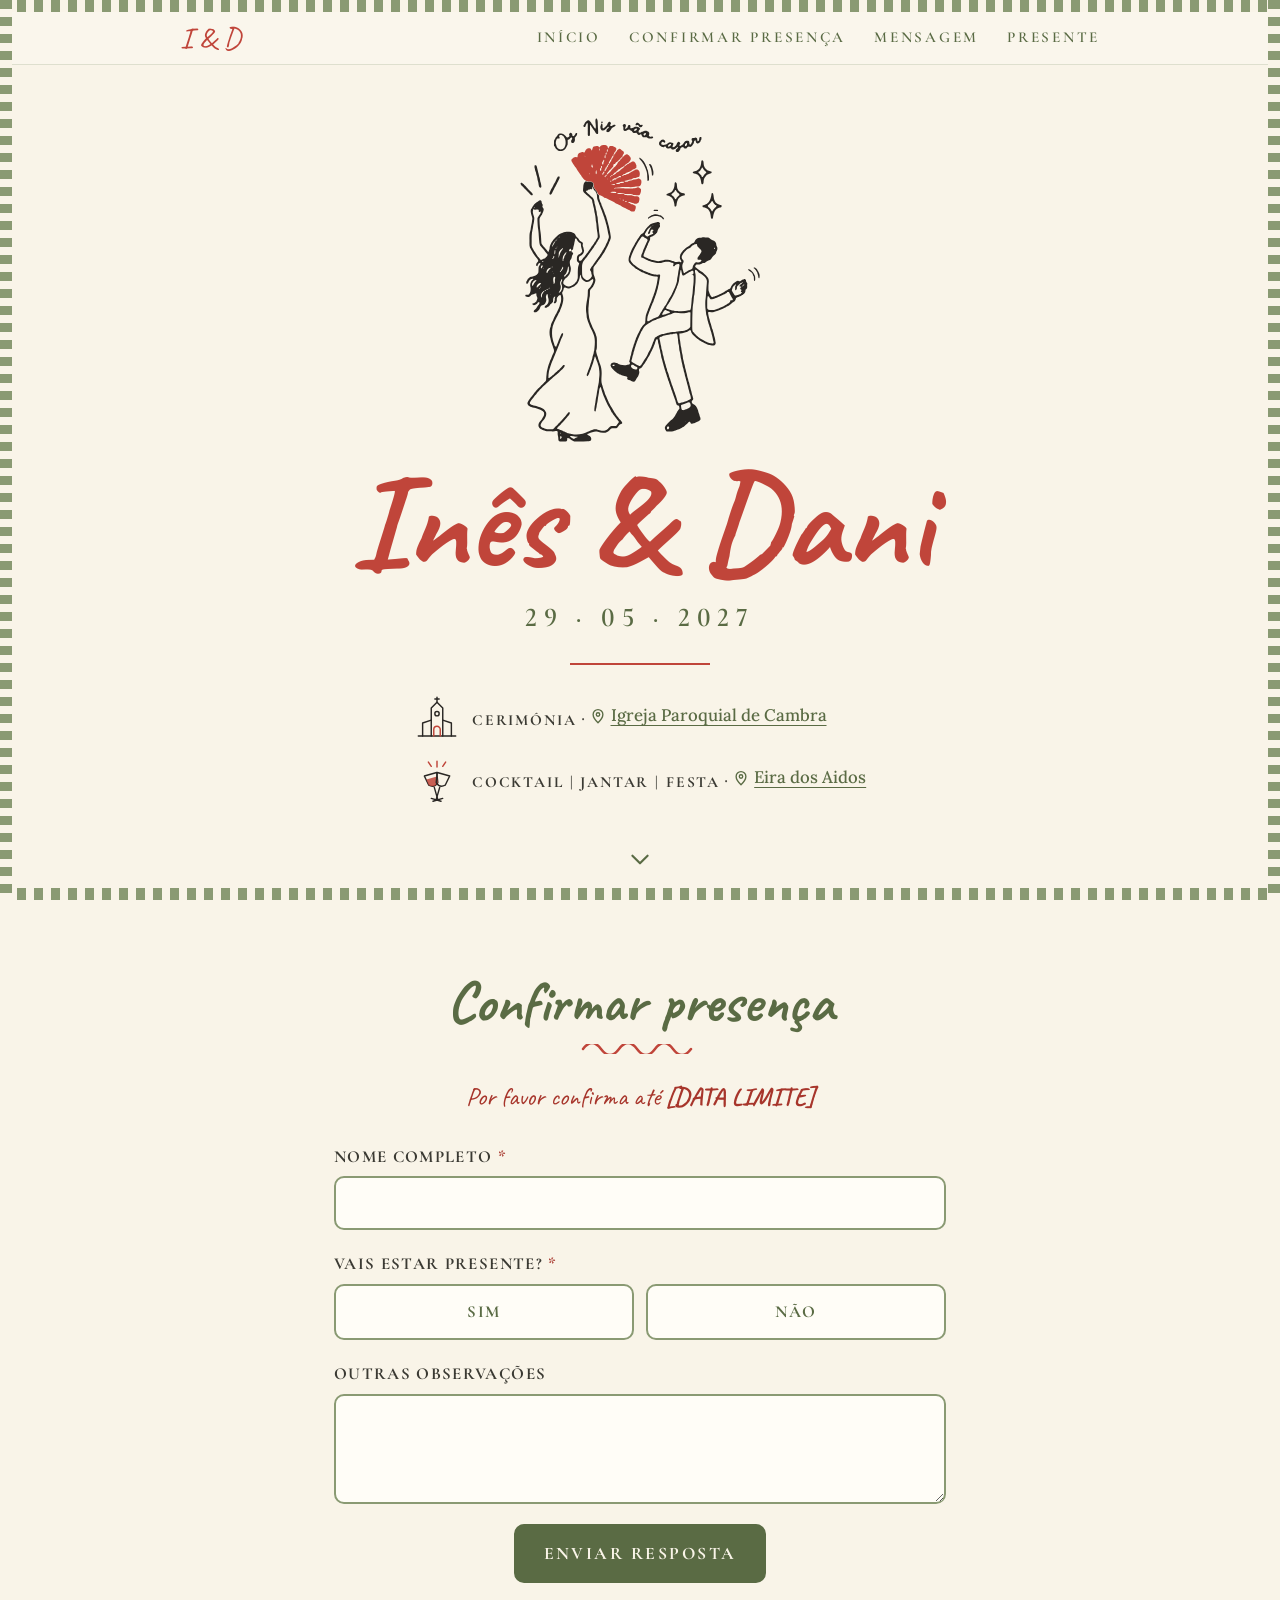
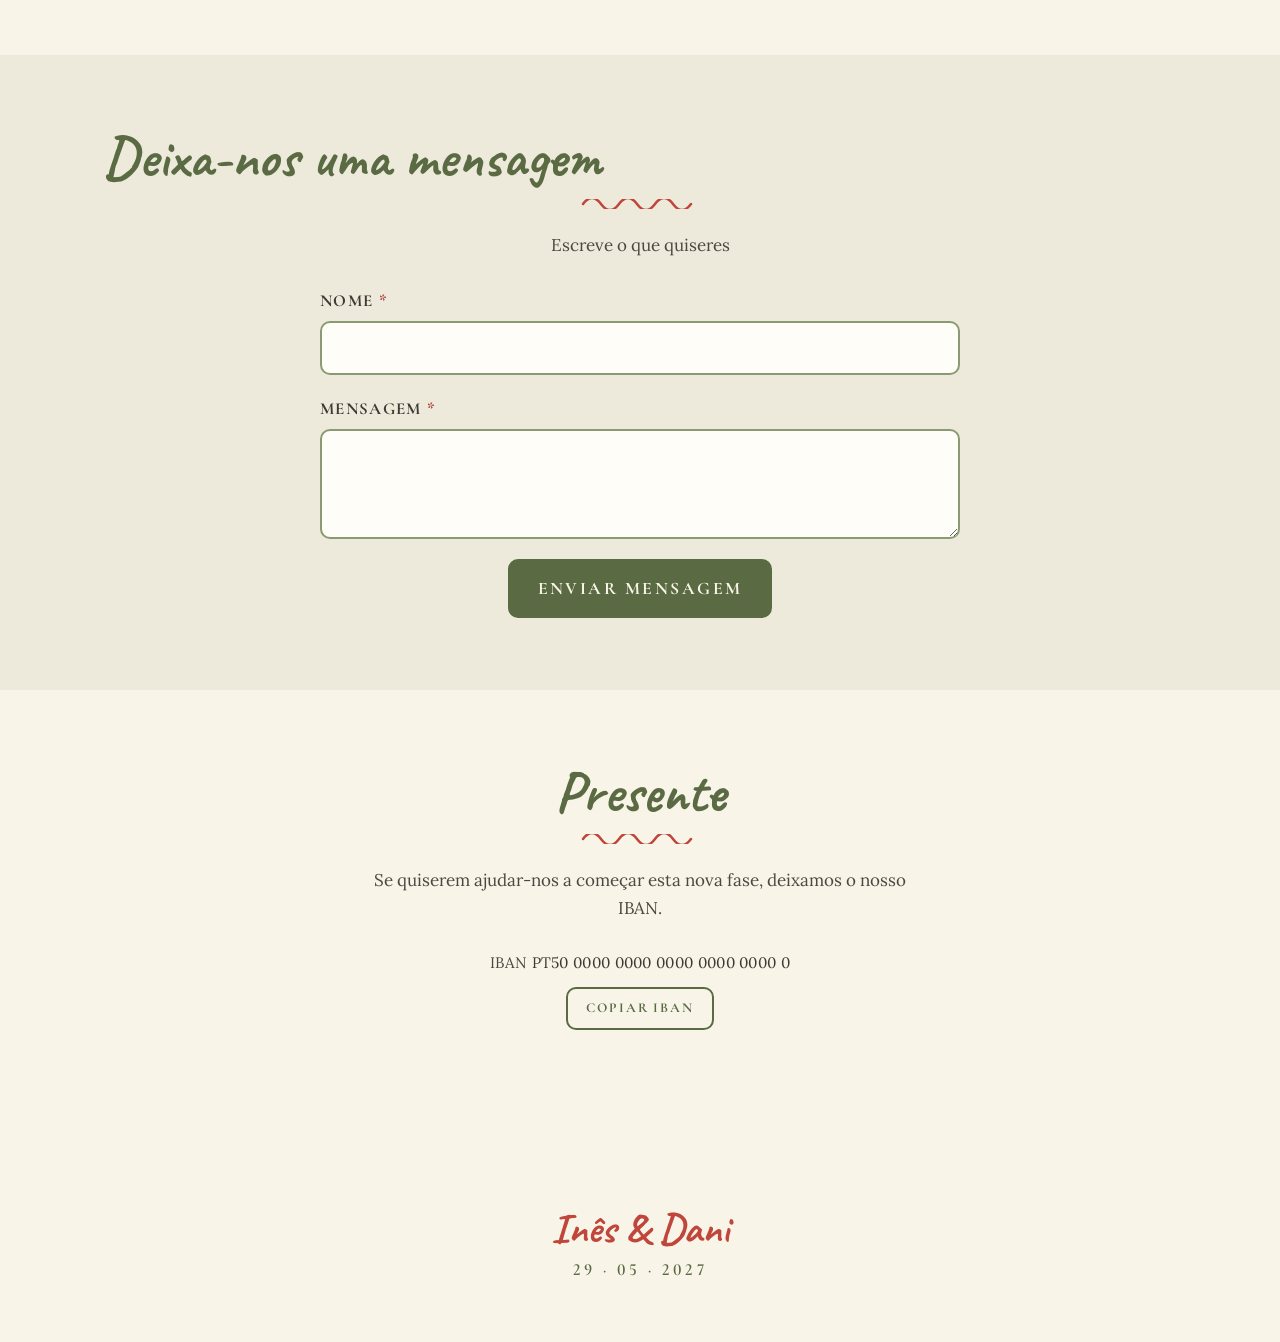
==== index.html @ 5a7d6403 "Site de casamento Inês & Dani Página única com hero, RSVP e mensagens (Netlify Forms), presente (IBA" ====
<!DOCTYPE html>
<html lang="pt-PT">
<head>
  <meta charset="utf-8">
  <meta name="viewport" content="width=device-width, initial-scale=1">
  <title>Inês &amp; Dani · 29 · 05 · 2027</title>
  <meta name="description" content="Os Nis vão casar! 29 de maio de 2027. Confirma a tua presença e deixa-nos uma mensagem.">
  <meta name="robots" content="noindex, nofollow">
  <meta name="theme-color" content="#f9f4e8">

  <!-- Pré-visualização (WhatsApp, etc.). TROCAR o domínio pelo vosso e pôr img/og.jpg (1200x630) -->
  <meta property="og:type" content="website">
  <meta property="og:locale" content="pt_PT">
  <meta property="og:title" content="Inês &amp; Dani · Os Nis vão casar">
  <meta property="og:description" content="29 · 05 · 2027. Confirma a tua presença e deixa-nos uma mensagem.">
  <meta property="og:image" content="https://O-VOSSO-DOMINIO.pt/img/og.jpg">
  <meta property="og:url" content="https://O-VOSSO-DOMINIO.pt/">
  <meta name="twitter:card" content="summary_large_image">

  <link rel="icon" href="/img/favicon.svg" type="image/svg+xml">
  <link rel="preconnect" href="https://fonts.googleapis.com">
  <link rel="preconnect" href="https://fonts.gstatic.com" crossorigin>
  <link href="https://fonts.googleapis.com/css2?family=Caveat:wght@500;700&family=Cormorant+Garamond:wght@600;700&family=Lora:wght@400;500&display=swap" rel="stylesheet">
  <link rel="stylesheet" href="/css/style.css">
</head>
<body>
  <a class="skip-link" href="#conteudo">Saltar para o conteúdo</a>
  <div class="frame frame--top" aria-hidden="true"></div>
  <div class="frame frame--bottom" aria-hidden="true"></div>
  <div class="frame frame--left" aria-hidden="true"></div>
  <div class="frame frame--right" aria-hidden="true"></div>

  <header class="nav">
    <div class="nav__inner">
      <a class="nav__brand" href="#inicio" aria-label="Início">I &amp; D</a>
      <button class="nav__toggle" type="button" aria-expanded="false" aria-controls="menu" aria-label="Abrir menu"><span></span></button>
      <ul class="nav__links" id="menu">
        <li><a href="#inicio">Início</a></li>
        <li><a href="#confirmar">Confirmar presença</a></li>
        <li><a href="#mensagem">Mensagem</a></li>
        <li><a href="#presente">Presente</a></li>
      </ul>
    </div>
  </header>

  <main id="conteudo">

    <!-- 1. INÍCIO -->
    <section class="hero" id="inicio">
      <!-- Ilustração: img/casal.svg (trocar o ficheiro para mudar) -->
      <img class="hero__art" src="/img/casal.svg" width="1793" height="2398" alt="Os Nis vão casar. Ilustração da Inês e do Dani a dançar, com um leque vermelho.">
      <h1 class="hero__title">Inês &amp; Dani</h1>
      <p class="hero__date"><time datetime="2027-05-29">29 · 05 · 2027</time></p>
      <hr class="hero__rule">
      <ul class="hero__places">
        <li><svg class="place-icon" viewBox="0 0 64 64" aria-hidden="true" focusable="false" fill="none" stroke="#2a2724" stroke-width="2" stroke-linecap="round" stroke-linejoin="round"><path d="M6 57H58"/><path d="M12 57V39L24 35M52 57V39L40 35"/><path d="M24 57V35V18L32 10L40 18V35V57"/><path d="M32 10V3M29 5.5H35"/><circle cx="32" cy="26" r="3"/><path stroke="#c0453a" d="M27.5 57V48a4.5 4.5 0 0 1 9 0V57"/></svg><span><strong>Cerimónia</strong> ·
          <!-- TROCAR: link exato do Google Maps (igreja) -->
          <a class="place-link" href="https://www.google.com/maps/search/?api=1&amp;query=Igreja+Paroquial+de+Cambra" target="_blank" rel="noopener"><svg viewBox="0 0 24 24" aria-hidden="true" focusable="false" fill="none" stroke="currentColor" stroke-width="1.8" stroke-linecap="round" stroke-linejoin="round"><path d="M12 21s-6.5-6.2-6.5-11a6.5 6.5 0 0 1 13 0c0 4.8-6.5 11-6.5 11z"/><circle cx="12" cy="10" r="2.3"/></svg>Igreja Paroquial de Cambra<span class="sr-only"> (abre numa nova aba)</span></a></span></li>
        <li><svg class="place-icon" viewBox="0 0 64 64" aria-hidden="true" focusable="false" fill="none" stroke="#2a2724" stroke-width="2" stroke-linecap="round" stroke-linejoin="round"><g transform="translate(23 24) rotate(-16)"><path d="M-9 0H9L6.5 14Q0 20 -6.5 14Z"/><path fill="#c0453a" fill-opacity=".85" stroke="none" d="M-7.6 5.5H7.6L6.5 14Q0 20 -6.5 14Z"/><path d="M0 19V36M-7 37H7"/></g><g transform="translate(41 24) rotate(16)"><path d="M-9 0H9L6.5 14Q0 20 -6.5 14Z"/><path d="M0 19V36M-7 37H7"/></g><path stroke="#c0453a" d="M32 14V6M24 13L20 7M40 13L44 7"/></svg><span><strong>Cocktail | Jantar | Festa</strong> ·
          <!-- TROCAR: link exato do Google Maps (festa) -->
          <a class="place-link" href="https://www.google.com/maps/search/?api=1&amp;query=Eira+dos+Aidos" target="_blank" rel="noopener"><svg viewBox="0 0 24 24" aria-hidden="true" focusable="false" fill="none" stroke="currentColor" stroke-width="1.8" stroke-linecap="round" stroke-linejoin="round"><path d="M12 21s-6.5-6.2-6.5-11a6.5 6.5 0 0 1 13 0c0 4.8-6.5 11-6.5 11z"/><circle cx="12" cy="10" r="2.3"/></svg>Eira dos Aidos<span class="sr-only"> (abre numa nova aba)</span></a></span></li>
      </ul>
      <a class="hero__scroll" href="#confirmar" aria-label="Ir para a confirmação de presença">
        <svg viewBox="0 0 24 24" aria-hidden="true" focusable="false" fill="none" stroke="currentColor" stroke-width="2" stroke-linecap="round" stroke-linejoin="round"><path d="M5 9l7 7 7-7"/></svg>
      </a>
    </section>

    <!-- 2. CONFIRMAÇÃO DE PRESENÇA -->
    <section class="section" id="confirmar">
      <h2 class="section__title">Confirmar presença</h2>
      <svg class="squiggle" viewBox="0 0 120 10" aria-hidden="true" focusable="false" fill="none" stroke="currentColor" stroke-width="2.5" stroke-linecap="round"><path d="M3 5c6-8 12-8 18 0s12 8 18 0 12-8 18 0 12 8 18 0 12-8 18 0 12 8 18 0"/></svg>
      <p class="deadline">Por favor confirma até <strong>[DATA LIMITE]</strong></p>

      <form class="form" name="confirmacoes" method="POST" action="/obrigado.html?f=rsvp"
            data-netlify="true" netlify-honeypot="bot-field">
        <input type="hidden" name="form-name" value="confirmacoes">
        <p class="hidden"><label>Não preencher: <input type="text" name="bot-field" tabindex="-1" autocomplete="off"></label></p>

        <div class="field">
          <label for="rsvp-nome">Nome completo <span class="req" aria-hidden="true">*</span></label>
          <input type="text" id="rsvp-nome" name="nome" required autocomplete="name">
        </div>

        <fieldset class="field">
          <legend>Vais estar presente? <span class="req" aria-hidden="true">*</span></legend>
          <div class="choices">
            <label class="choice"><input type="radio" name="presenca" value="Sim" required><span>Sim</span></label>
            <label class="choice"><input type="radio" name="presenca" value="Não"><span>Não</span></label>
          </div>
        </fieldset>

        <!-- Campos do "Sim": existem sempre no HTML; o JS só os esconde -->
        <div id="campos-sim" class="form">
          <div class="field">
            <label for="rsvp-num">Número de pessoas, incluindo o próprio</label>
            <input type="number" id="rsvp-num" name="num_pessoas" min="1" max="10" inputmode="numeric">
          </div>
          <div class="field">
            <label for="rsvp-alergias">Alergias ou restrições alimentares</label>
            <textarea id="rsvp-alergias" name="alergias" placeholder="ex.: vegetariano, sem glúten, alergia a marisco…"></textarea>
          </div>
        </div>

        <div class="field">
          <label for="rsvp-obs">Outras observações</label>
          <textarea id="rsvp-obs" name="observacoes"></textarea>
        </div>

        <button class="btn" type="submit">Enviar resposta</button>
      </form>
    </section>

    <!-- 3. MENSAGEM PARA OS NOIVOS -->
    <section class="section section--alt" id="mensagem">
      <h2 class="section__title">Deixa-nos uma mensagem</h2>
      <svg class="squiggle" viewBox="0 0 120 10" aria-hidden="true" focusable="false" fill="none" stroke="currentColor" stroke-width="2.5" stroke-linecap="round"><path d="M3 5c6-8 12-8 18 0s12 8 18 0 12-8 18 0 12 8 18 0 12-8 18 0 12 8 18 0"/></svg>
      <p class="section__lead">Escreve o que quiseres</p>

      <form class="form" name="mensagens para os novos" method="POST" action="/obrigado.html?f=mensagem"
            data-netlify="true" netlify-honeypot="bot-field">
        <input type="hidden" name="form-name" value="mensagens para os novos">
        <p class="hidden"><label>Não preencher: <input type="text" name="bot-field" tabindex="-1" autocomplete="off"></label></p>

        <div class="field">
          <label for="msg-nome">Nome <span class="req" aria-hidden="true">*</span></label>
          <input type="text" id="msg-nome" name="nome" required autocomplete="name">
        </div>
        <div class="field">
          <label for="msg-texto">Mensagem <span class="req" aria-hidden="true">*</span></label>
          <textarea id="msg-texto" name="mensagem" required></textarea>
        </div>
        <button class="btn" type="submit">Enviar mensagem</button>
      </form>
    </section>

    <!-- 4. PRESENTE -->
    <section class="section" id="presente">
      <h2 class="section__title">Presente</h2>
      <svg class="squiggle" viewBox="0 0 120 10" aria-hidden="true" focusable="false" fill="none" stroke="currentColor" stroke-width="2.5" stroke-linecap="round"><path d="M3 5c6-8 12-8 18 0s12 8 18 0 12-8 18 0 12 8 18 0 12-8 18 0 12 8 18 0"/></svg>
      <p class="section__lead">Se quiserem ajudar-nos a começar esta nova fase, deixamos o nosso IBAN.</p>

      <div class="gift">
        <!-- TROCAR: IBAN (único sítio; o botão copia este texto sem espaços) -->
        <p class="gift__line">IBAN <span class="gift__iban" id="iban">PT50 0000 0000 0000 0000 0000 0</span></p>
        <button class="btn btn--small btn--ghost" type="button" id="copiar-iban">Copiar IBAN</button>
        <p class="copy-msg" id="copiado" role="status" aria-live="polite"></p>
      </div>
    </section>
  </main>

  <footer class="footer">
    <p class="footer__names">Inês &amp; Dani</p>
    <p class="footer__small">29 · 05 · 2027</p>
  </footer>

  <script src="/js/main.js"></script>
</body>
</html>
---- css/style.css ----
/* ==========================================================
   Inês & Dani — estilos
   Paleta inspirada no save the date: creme, vermelho, tinta.
   ========================================================== */

:root {
  --cream: #f9f4e8;
  --cream-2: #eeeadb;
  --paper: #fffdf7;
  --green: #8a9a73;   /* verde-salvia (frame, linhas) */
  --green-dark: #5a6b44; /* verde para texto e botões (bom contraste) */
  --blush: #e6a9a0;
  --red: #c0453a;      /* toque avermelhado (leque da ilustração) */
  --red-dark: #a7352b; /* vermelho para texto */
  --ink: #3b3a33;
  --text: #4a4840;

  --font-hand: "Caveat", "Segoe Print", cursive;
  --font-caps: "Cormorant Garamond", Georgia, serif;
  --font-body: "Lora", Georgia, serif;

  --frame: 12px; /* largura da moldura de pinceladas */
  --nav-h: 52px;
}

*, *::before, *::after { box-sizing: border-box; }

html {
  scroll-behavior: smooth;
  scroll-padding-top: calc(var(--nav-h) + var(--frame) + 8px);
  -webkit-text-size-adjust: 100%;
}

body {
  margin: 0;
  background: var(--cream);
  color: var(--text);
  font-family: var(--font-body);
  font-size: 1.0625rem;
  line-height: 1.65;
}

img, svg { max-width: 100%; }

a { color: var(--green-dark); }

:focus-visible {
  outline: 3px solid var(--ink);
  outline-offset: 3px;
  border-radius: 4px;
}

.sr-only {
  position: absolute; width: 1px; height: 1px; padding: 0; margin: -1px;
  overflow: hidden; clip: rect(0 0 0 0); white-space: nowrap; border: 0;
}

.skip-link {
  position: absolute; left: 16px; top: -60px; z-index: 100;
  background: var(--ink); color: var(--cream); padding: 8px 14px; border-radius: 6px;
}
.skip-link:focus { top: calc(var(--frame) + 4px); }

/* ---------- Moldura de pinceladas (fixa à volta do ecrã) ---------- */
.frame {
  position: fixed; z-index: 60; pointer-events: none;
  background-color: var(--cream);
}
.frame--top, .frame--bottom {
  left: 0; right: 0; height: var(--frame);
  background-image: repeating-linear-gradient(to right,
    var(--green) 0 9px, transparent 9px 17px);
}
.frame--left, .frame--right {
  top: 0; bottom: 0; width: var(--frame);
  background-image: repeating-linear-gradient(to bottom,
    var(--green) 0 9px, transparent 9px 17px);
}
.frame--top { top: 0; } .frame--bottom { bottom: 0; }
.frame--left { left: 0; } .frame--right { right: 0; }

/* ---------- Navegação ---------- */
.nav {
  position: fixed; z-index: 50;
  top: var(--frame); left: var(--frame); right: var(--frame);
  min-height: var(--nav-h);
  background: rgba(250, 246, 236, 0.95);
  -webkit-backdrop-filter: blur(6px); backdrop-filter: blur(6px);
  border-bottom: 1px solid rgba(138, 154, 115, 0.25);
}
.nav__inner {
  max-width: 960px; margin: 0 auto; padding: 0 20px;
  min-height: var(--nav-h);
  display: flex; align-items: center; justify-content: space-between;
}
.nav__brand {
  font-family: var(--font-hand); font-size: 1.9rem; line-height: 1;
  color: var(--red); text-decoration: none;
}
.nav__toggle {
  background: none; border: 0; padding: 10px; cursor: pointer; color: var(--green-dark);
}
.nav__toggle span, .nav__toggle span::before, .nav__toggle span::after {
  display: block; width: 24px; height: 2px; background: currentColor; border-radius: 2px;
  position: relative; transition: transform .2s, background .2s;
}
.nav__toggle span::before, .nav__toggle span::after { content: ""; position: absolute; left: 0; }
.nav__toggle span::before { top: -7px; }
.nav__toggle span::after { top: 7px; }
.nav__toggle[aria-expanded="true"] span { background: transparent; }
.nav__toggle[aria-expanded="true"] span::before { transform: translateY(7px) rotate(45deg); }
.nav__toggle[aria-expanded="true"] span::after { transform: translateY(-7px) rotate(-45deg); }

.nav__links {
  list-style: none; margin: 0; padding: 0;
  display: none; flex-direction: column;
  position: absolute; top: 100%; left: 0; right: 0;
  background: var(--cream); border-bottom: 1px solid rgba(138, 154, 115, 0.25);
  padding: 8px 20px 16px;
}
.nav__links.is-open { display: flex; }
.nav__links a {
  display: block; padding: 12px 0;
  font-family: var(--font-caps); font-weight: 600; font-size: 1.05rem;
  letter-spacing: .18em; text-transform: uppercase; text-decoration: none;
  color: var(--green-dark);
}
.nav__links a:hover { color: var(--ink); }

@media (min-width: 720px) {
  .nav__toggle { display: none; }
  .nav__links {
    display: flex; flex-direction: row; gap: 28px; position: static;
    background: none; border: 0; padding: 0;
  }
  .nav__links a { padding: 8px 0; font-size: .95rem; }
}

/* ---------- Estrutura geral ---------- */
main { padding-inline: calc(var(--frame) + 6px); }

.section {
  max-width: 640px; margin: 0 auto;
  padding: 72px 14px;
}
.section--alt {
  max-width: none; background: var(--cream-2);
  margin-inline: calc(-1 * (var(--frame) + 6px));
  padding-inline: calc(var(--frame) + 20px);
}
.section--alt > * { max-width: 640px; margin-inline: auto; }

.section__title {
  font-family: var(--font-hand); font-weight: 700;
  font-size: clamp(2.6rem, 10vw, 3.6rem); line-height: 1.05;
  color: var(--green-dark); text-align: center; margin: 0 0 12px;
}
.section__lead { text-align: center; margin: 0 auto 28px; max-width: 34em; }

.squiggle {
  display: block; width: 120px; height: 10px; margin: 0 auto 22px; color: var(--red);
}

/* ---------- Hero ---------- */
.hero {
  min-height: 100vh; min-height: 100svh;
  display: flex; flex-direction: column; align-items: center; justify-content: center;
  text-align: center;
  padding: calc(var(--nav-h) + var(--frame) + 24px) 0 64px;
  margin: 0 auto; max-width: 640px; position: relative;
}
.hero__art { width: min(250px, 62vw); height: auto; margin: 0 auto 4px; display: block; }
.hero__title {
  font-family: var(--font-hand); font-weight: 700;
  font-size: clamp(3.8rem, 18vw, 8.5rem); line-height: .95;
  color: var(--red); margin: 6px 0 10px;
}
.hero__date {
  font-family: var(--font-caps); font-weight: 600;
  font-size: clamp(1.3rem, 5vw, 1.7rem); letter-spacing: .25em;
  color: var(--green-dark); margin: 0;
}
.hero__rule { width: 140px; height: 2px; background: var(--red); border: 0; margin: 22px auto; }
.hero__places { list-style: none; margin: 0; padding: 0; font-size: 1.05rem; }
.hero__places { display: inline-grid; }
.hero__places li { margin: 8px 0; display: flex; align-items: center; justify-content: flex-start; gap: 12px; text-align: left; }
.place-icon { width: 46px; height: 46px; flex: none; }
.hero__places strong {
  font-family: var(--font-caps); font-weight: 700; letter-spacing: .12em;
  text-transform: uppercase; color: var(--ink); font-size: .92em;
}
.place-link {
  display: inline-flex; align-items: center; gap: 4px;
  font-weight: 500; text-decoration-thickness: 1px; text-underline-offset: 4px;
}
.place-link svg { width: 18px; height: 18px; flex: none; }

.hero__scroll {
  position: absolute; bottom: 20px; left: 50%; transform: translateX(-50%);
  color: var(--green-dark); padding: 8px; line-height: 0;
  animation: bounce 2.2s ease-in-out infinite;
}
.hero__scroll svg { width: 26px; height: 26px; }
@keyframes bounce {
  0%, 100% { transform: translate(-50%, 0); }
  50% { transform: translate(-50%, 8px); }
}

/* ---------- Formulários ---------- */
.form { display: grid; gap: 20px; }
.hidden { display: none !important; }

.field { display: grid; gap: 6px; }
.field label, .field legend, .label {
  font-family: var(--font-caps); font-weight: 700; font-size: 1.05rem;
  letter-spacing: .08em; text-transform: uppercase; color: var(--ink); padding: 0;
}
.req { color: var(--red-dark); }
.hint { font-size: .9rem; margin: 0; opacity: .85; }

input[type="text"], input[type="number"], textarea {
  width: 100%; font: inherit; color: var(--ink);
  background: var(--paper);
  border: 2px solid var(--green); border-radius: 10px;
  padding: 11px 14px;
}
textarea { min-height: 110px; resize: vertical; }
input::placeholder, textarea::placeholder { color: #7d6d6d; }

fieldset { border: 0; margin: 0; padding: 0; min-width: 0; }
.choices { display: flex; gap: 12px; margin-top: 6px; }
.choice { flex: 1; position: relative; }
.choice input { position: absolute; opacity: 0; inset: 0; width: 100%; height: 100%; cursor: pointer; }
.choice span {
  display: block; text-align: center; padding: 12px;
  border: 2px solid var(--green); border-radius: 10px; background: var(--paper);
  font-family: var(--font-caps); font-weight: 700; letter-spacing: .1em;
  text-transform: uppercase; color: var(--green-dark);
}
.choice input:checked + span { background: var(--green-dark); color: var(--cream); }
.choice input:focus-visible + span { outline: 3px solid var(--ink); outline-offset: 3px; }

.deadline {
  text-align: center; font-family: var(--font-hand); font-size: 1.6rem;
  color: var(--red-dark); margin: 0 0 24px;
}

.btn {
  font: inherit; font-family: var(--font-caps); font-weight: 700; font-size: 1.1rem;
  letter-spacing: .14em; text-transform: uppercase; text-decoration: none;
  display: inline-block; cursor: pointer;
  background: var(--green-dark); color: var(--cream);
  border: 2px solid var(--green-dark); border-radius: 10px; padding: 13px 28px;
  transition: background .15s, color .15s;
}
.btn:hover { background: var(--ink); border-color: var(--ink); }
.btn--ghost { background: transparent; color: var(--green-dark); }
.btn--ghost:hover { color: var(--cream); }
.form .btn { justify-self: center; }

/* ---------- Presente ---------- */
.gift { text-align: center; margin-top: 4px; }
.gift__line { margin: 0 0 12px; font-size: clamp(.78rem, 3.7vw, .95rem); letter-spacing: .02em; white-space: nowrap; }
.gift__iban { font-variant-numeric: lining-nums; color: var(--ink); }
.btn--small { font-size: .85rem; padding: 8px 18px; }
.copy-msg { min-height: 1.6em; margin: 6px 0 0; font-family: var(--font-hand); font-size: 1.5rem; color: var(--green-dark); }

/* ---------- Rodapé ---------- */
.footer { text-align: center; padding: 56px 20px calc(var(--frame) + 40px); }
.footer__names { font-family: var(--font-hand); font-weight: 700; font-size: 2.6rem; color: var(--red); margin: 0; line-height: 1; }
.footer p { margin: 6px 0; }
.footer__small { font-family: var(--font-caps); letter-spacing: .2em; text-transform: uppercase; font-weight: 600; color: var(--green-dark); }

/* ---------- Página de agradecimento ---------- */
.thanks {
  min-height: 100vh; min-height: 100svh; display: grid; place-content: center;
  text-align: center; padding: calc(var(--frame) + 40px) 36px; max-width: 560px; margin: 0 auto;
}
.thanks .hero__art { width: min(250px, 62vw); height: auto; margin: 0 auto 4px; display: block; }
.thanks p { margin: 0 0 26px; font-size: 1.15rem; }

/* ---------- Sem JS: mostrar campos condicionais ---------- */
/* (o JS esconde-os com o atributo hidden; sem JS ficam sempre visíveis) */
[hidden] { display: none !important; }

@media (prefers-reduced-motion: reduce) {
  html { scroll-behavior: auto; }
  .hero__scroll { animation: none; }
}

/* Algarismos alinhados (o IBAN e a data ficam mais legíveis) */
.gift__iban, .hero__date, .footer__small { font-variant-numeric: lining-nums; }
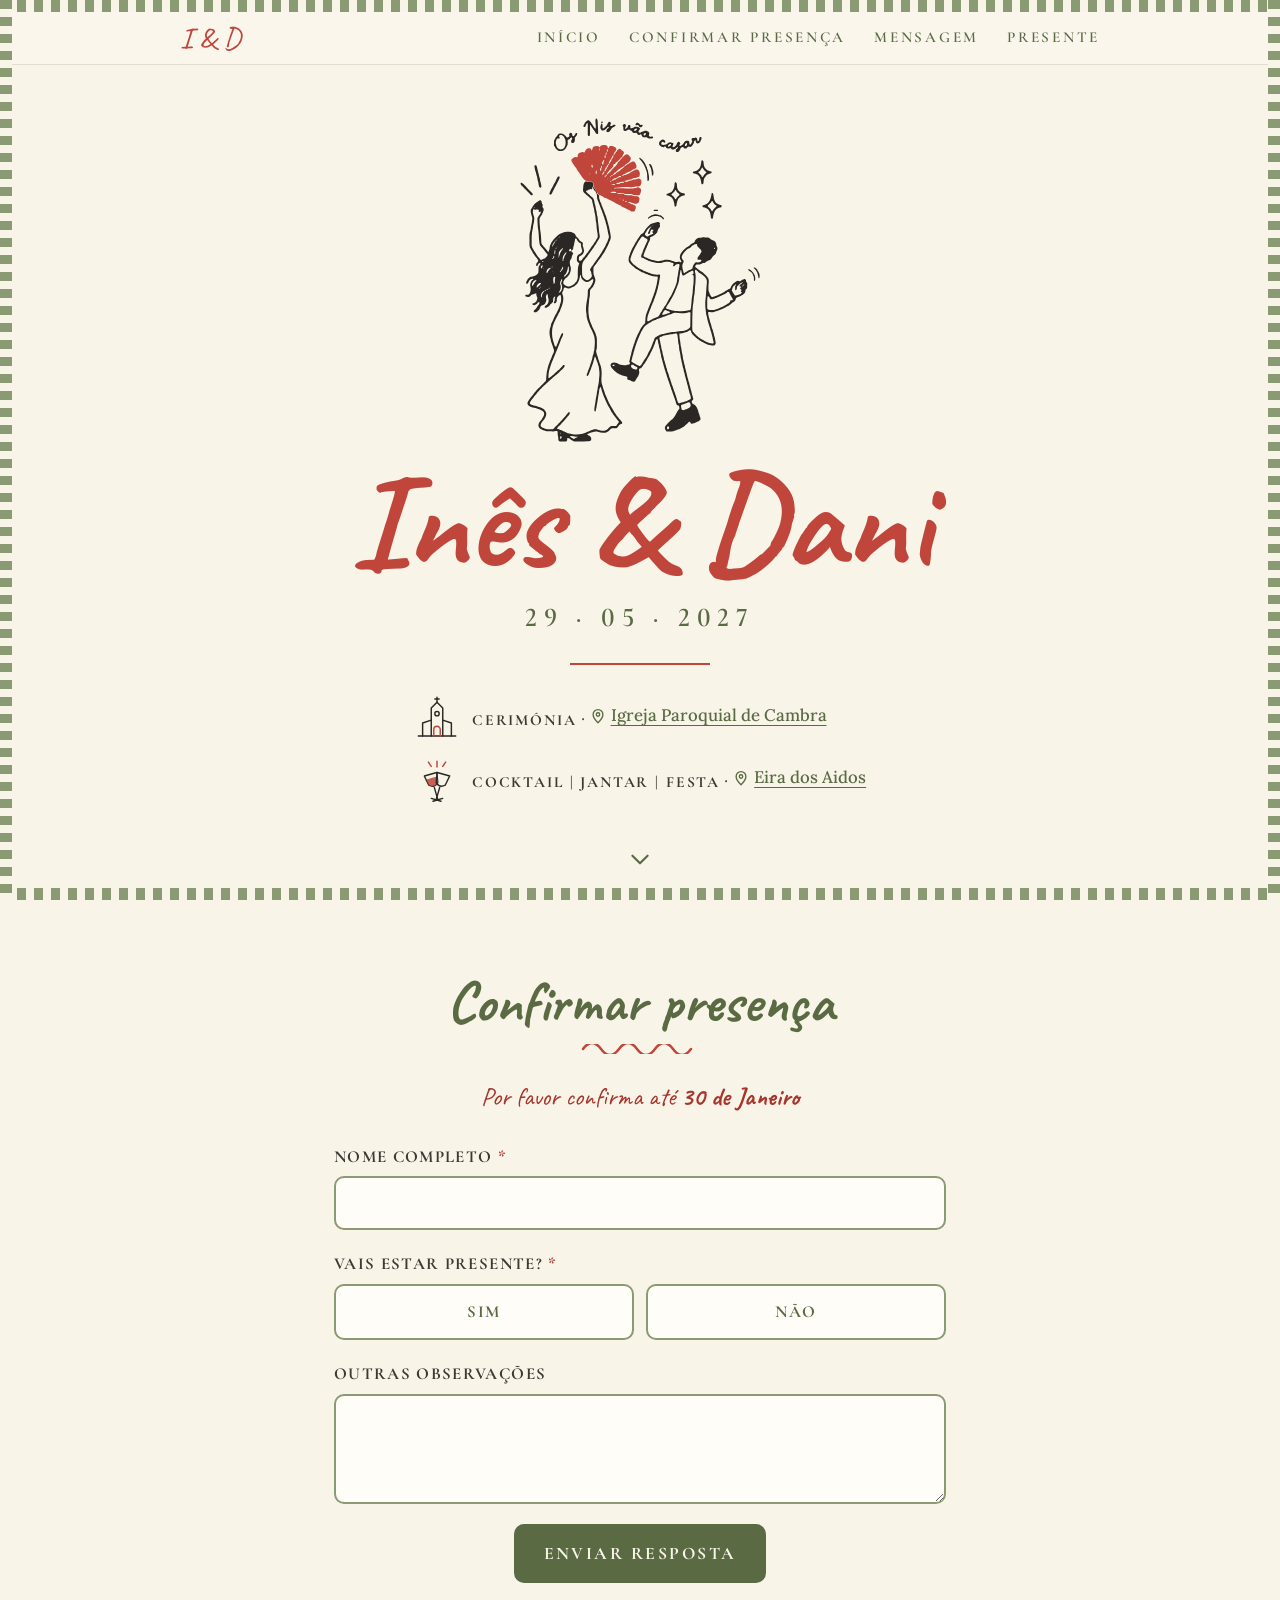
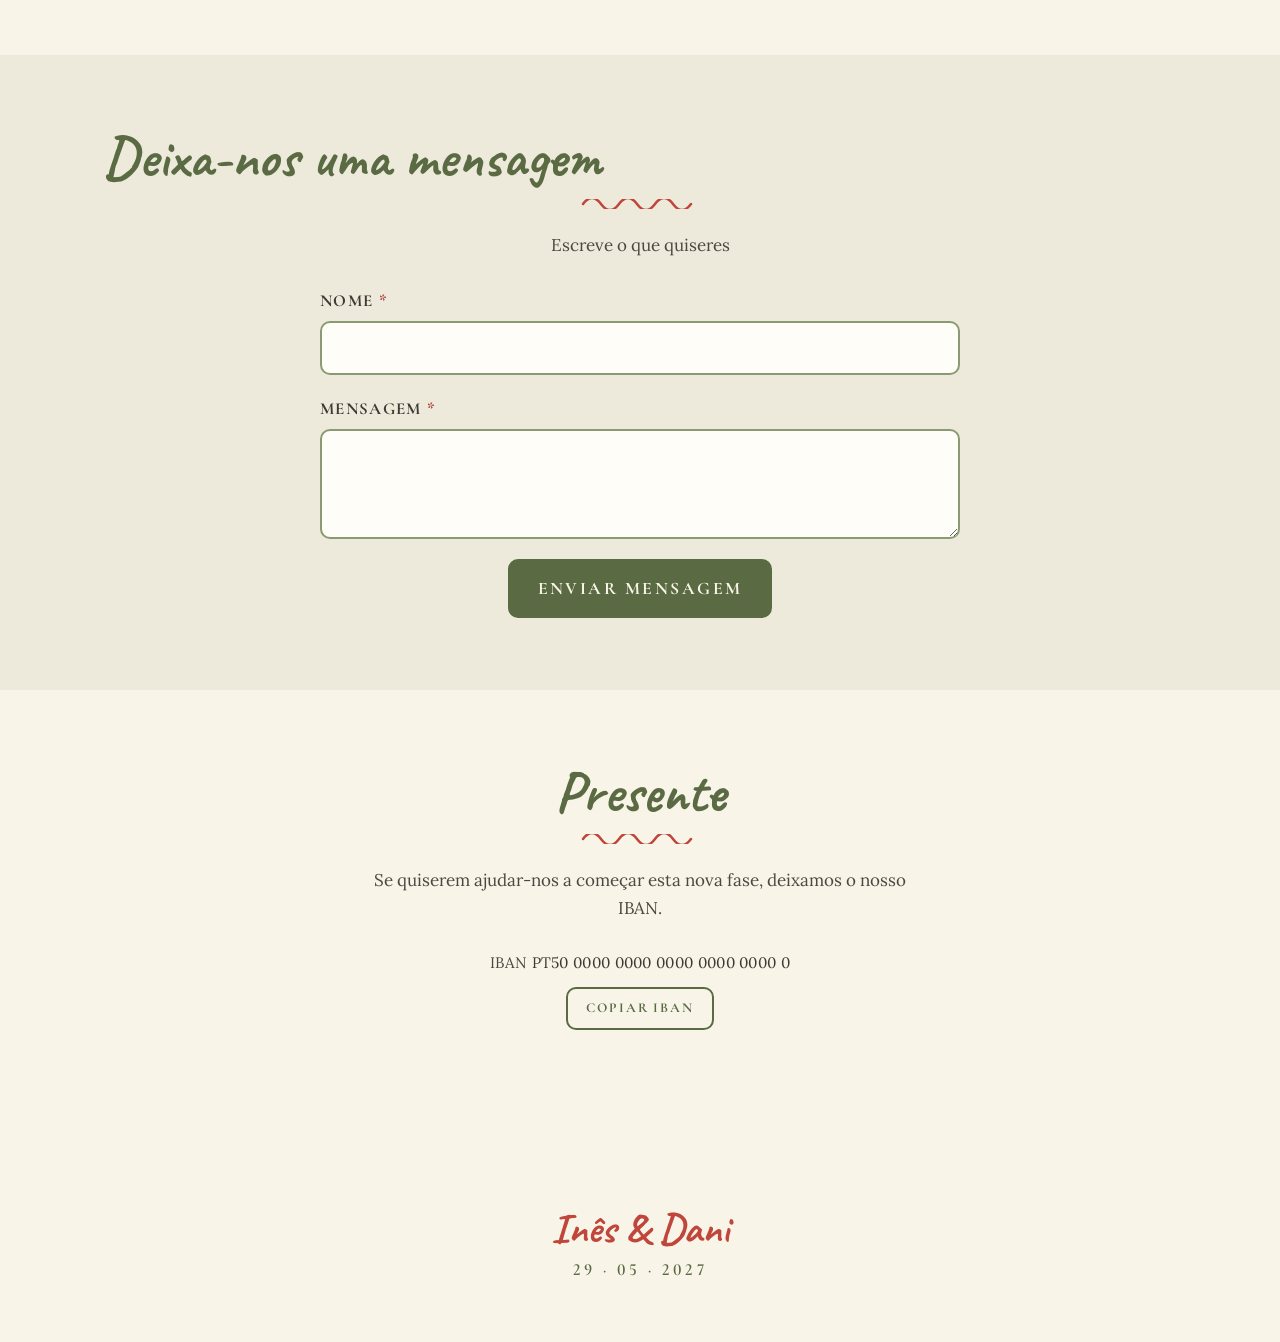
==== commit 6d2036f1: "Locais do hero em duas colunas no telemóvel Co-Authored-By: Claude Sonnet 5.5 <noreply@anthropic.com" ====
--- a/index.html
+++ b/index.html
@@ -53,10 +53,10 @@
       <p class="hero__date"><time datetime="2027-05-29">29 · 05 · 2027</time></p>
       <hr class="hero__rule">
       <ul class="hero__places">
-        <li><svg class="place-icon" viewBox="0 0 64 64" aria-hidden="true" focusable="false" fill="none" stroke="#2a2724" stroke-width="2" stroke-linecap="round" stroke-linejoin="round"><path d="M6 57H58"/><path d="M12 57V39L24 35M52 57V39L40 35"/><path d="M24 57V35V18L32 10L40 18V35V57"/><path d="M32 10V3M29 5.5H35"/><circle cx="32" cy="26" r="3"/><path stroke="#c0453a" d="M27.5 57V48a4.5 4.5 0 0 1 9 0V57"/></svg><span><strong>Cerimónia</strong> ·
+        <li><svg class="place-icon" viewBox="0 0 64 64" aria-hidden="true" focusable="false" fill="none" stroke="#2a2724" stroke-width="2" stroke-linecap="round" stroke-linejoin="round"><path d="M6 57H58"/><path d="M12 57V39L24 35M52 57V39L40 35"/><path d="M24 57V35V18L32 10L40 18V35V57"/><path d="M32 10V3M29 5.5H35"/><circle cx="32" cy="26" r="3"/><path stroke="#c0453a" d="M27.5 57V48a4.5 4.5 0 0 1 9 0V57"/></svg><span><strong>Cerimónia</strong> <span class="sep" aria-hidden="true">·</span>
           <!-- TROCAR: link exato do Google Maps (igreja) -->
           <a class="place-link" href="https://www.google.com/maps/search/?api=1&amp;query=Igreja+Paroquial+de+Cambra" target="_blank" rel="noopener"><svg viewBox="0 0 24 24" aria-hidden="true" focusable="false" fill="none" stroke="currentColor" stroke-width="1.8" stroke-linecap="round" stroke-linejoin="round"><path d="M12 21s-6.5-6.2-6.5-11a6.5 6.5 0 0 1 13 0c0 4.8-6.5 11-6.5 11z"/><circle cx="12" cy="10" r="2.3"/></svg>Igreja Paroquial de Cambra<span class="sr-only"> (abre numa nova aba)</span></a></span></li>
-        <li><svg class="place-icon" viewBox="0 0 64 64" aria-hidden="true" focusable="false" fill="none" stroke="#2a2724" stroke-width="2" stroke-linecap="round" stroke-linejoin="round"><g transform="translate(23 24) rotate(-16)"><path d="M-9 0H9L6.5 14Q0 20 -6.5 14Z"/><path fill="#c0453a" fill-opacity=".85" stroke="none" d="M-7.6 5.5H7.6L6.5 14Q0 20 -6.5 14Z"/><path d="M0 19V36M-7 37H7"/></g><g transform="translate(41 24) rotate(16)"><path d="M-9 0H9L6.5 14Q0 20 -6.5 14Z"/><path d="M0 19V36M-7 37H7"/></g><path stroke="#c0453a" d="M32 14V6M24 13L20 7M40 13L44 7"/></svg><span><strong>Cocktail | Jantar | Festa</strong> ·
+        <li><svg class="place-icon" viewBox="0 0 64 64" aria-hidden="true" focusable="false" fill="none" stroke="#2a2724" stroke-width="2" stroke-linecap="round" stroke-linejoin="round"><g transform="translate(23 24) rotate(-16)"><path d="M-9 0H9L6.5 14Q0 20 -6.5 14Z"/><path fill="#c0453a" fill-opacity=".85" stroke="none" d="M-7.6 5.5H7.6L6.5 14Q0 20 -6.5 14Z"/><path d="M0 19V36M-7 37H7"/></g><g transform="translate(41 24) rotate(16)"><path d="M-9 0H9L6.5 14Q0 20 -6.5 14Z"/><path d="M0 19V36M-7 37H7"/></g><path stroke="#c0453a" d="M32 14V6M24 13L20 7M40 13L44 7"/></svg><span><strong>Cocktail | Jantar | Festa</strong> <span class="sep" aria-hidden="true">·</span>
           <!-- TROCAR: link exato do Google Maps (festa) -->
           <a class="place-link" href="https://www.google.com/maps/search/?api=1&amp;query=Eira+dos+Aidos" target="_blank" rel="noopener"><svg viewBox="0 0 24 24" aria-hidden="true" focusable="false" fill="none" stroke="currentColor" stroke-width="1.8" stroke-linecap="round" stroke-linejoin="round"><path d="M12 21s-6.5-6.2-6.5-11a6.5 6.5 0 0 1 13 0c0 4.8-6.5 11-6.5 11z"/><circle cx="12" cy="10" r="2.3"/></svg>Eira dos Aidos<span class="sr-only"> (abre numa nova aba)</span></a></span></li>
       </ul>
@@ -69,9 +69,9 @@
     <section class="section" id="confirmar">
       <h2 class="section__title">Confirmar presença</h2>
       <svg class="squiggle" viewBox="0 0 120 10" aria-hidden="true" focusable="false" fill="none" stroke="currentColor" stroke-width="2.5" stroke-linecap="round"><path d="M3 5c6-8 12-8 18 0s12 8 18 0 12-8 18 0 12 8 18 0 12-8 18 0 12 8 18 0"/></svg>
-      <p class="deadline">Por favor confirma até <strong>[DATA LIMITE]</strong></p>
+      <p class="deadline">Por favor confirma até <strong>30 de Janeiro</strong></p>
 
-      <form class="form" name="confirmacoes" method="POST" action="/obrigado.html?f=rsvp"
+      <form class="form" name="confirmacoes" method="POST" action="/obrigado?f=rsvp"
             data-netlify="true" netlify-honeypot="bot-field">
         <input type="hidden" name="form-name" value="confirmacoes">
         <p class="hidden"><label>Não preencher: <input type="text" name="bot-field" tabindex="-1" autocomplete="off"></label></p>
@@ -116,7 +116,7 @@
       <svg class="squiggle" viewBox="0 0 120 10" aria-hidden="true" focusable="false" fill="none" stroke="currentColor" stroke-width="2.5" stroke-linecap="round"><path d="M3 5c6-8 12-8 18 0s12 8 18 0 12-8 18 0 12 8 18 0 12-8 18 0 12 8 18 0"/></svg>
       <p class="section__lead">Escreve o que quiseres</p>
 
-      <form class="form" name="mensagens para os novos" method="POST" action="/obrigado.html?f=mensagem"
+      <form class="form" name="mensagens para os novos" method="POST" action="/obrigado?f=mensagem"
             data-netlify="true" netlify-honeypot="bot-field">
         <input type="hidden" name="form-name" value="mensagens para os novos">
         <p class="hidden"><label>Não preencher: <input type="text" name="bot-field" tabindex="-1" autocomplete="off"></label></p>
--- a/css/style.css
+++ b/css/style.css
@@ -195,6 +195,21 @@
 }
 .place-link svg { width: 18px; height: 18px; flex: none; }
 
+/* Telemóvel: dois locais lado a lado, centrados (ícone, nome, link) */
+@media (max-width: 599px) {
+  .hero { padding-bottom: 56px; }
+  .hero__art { width: min(215px, 56vw); }
+  .hero__rule { margin: 14px auto; }
+  .hero__places { display: grid; grid-template-columns: 1fr 1fr; gap: 10px; width: 100%; }
+  .hero__places li { flex-direction: column; justify-content: flex-start; gap: 4px; text-align: center; margin: 0; }
+  .hero__places li > span { display: block; }
+  .hero__places strong { display: block; font-size: .72rem; line-height: 1.35; letter-spacing: .1em; margin-bottom: 2px; }
+  .hero__places .sep { display: none; }
+  .place-link { display: inline; font-size: .85rem; line-height: 1.4; }
+  .place-link svg { display: inline; width: 14px; height: 14px; vertical-align: -2px; margin-right: 2px; }
+  .place-icon { width: 38px; height: 38px; }
+}
+
 .hero__scroll {
   position: absolute; bottom: 20px; left: 50%; transform: translateX(-50%);
   color: var(--green-dark); padding: 8px; line-height: 0;
